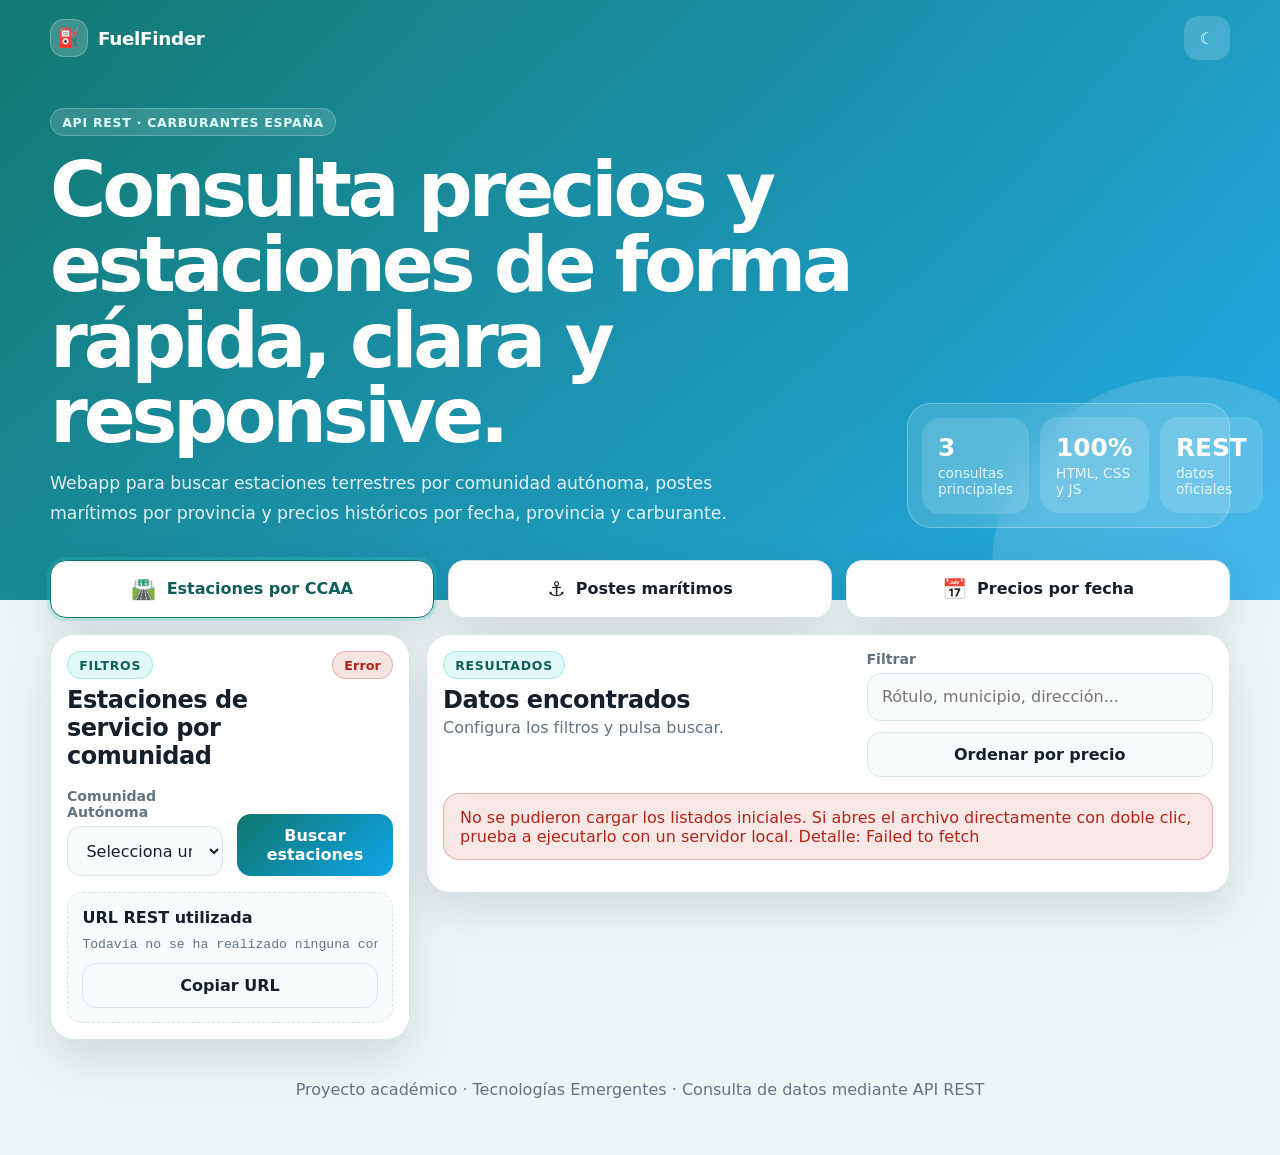
==== index.html @ 6ee3cfaf "Commit inicial del proyecto" ====
<!doctype html>
<html lang="es">
<head>
  <meta charset="utf-8" />
  <meta name="viewport" content="width=device-width, initial-scale=1" />
  <title>FuelFinder | Consulta de carburantes</title>
  <meta name="description" content="Webapp responsive para consultar estaciones de servicio, postes marítimos y precios históricos de carburantes usando la API REST oficial." />
  <link rel="stylesheet" href="css/styles.css" />
</head>
<body>
  <header class="hero">
    <nav class="topbar" aria-label="Navegación principal">
      <a href="#" class="brand" aria-label="FuelFinder inicio">
        <span class="brand-icon" aria-hidden="true">⛽</span>
        <span>FuelFinder</span>
      </a>
      <button id="themeToggle" class="ghost-button" type="button" aria-label="Cambiar tema">☾</button>
    </nav>

    <section class="hero-content">
      <div>
        <span class="eyebrow">API REST · Carburantes España</span>
        <h1>Consulta precios y estaciones de forma rápida, clara y responsive.</h1>
        <p>
          Webapp para buscar estaciones terrestres por comunidad autónoma, postes marítimos por provincia y precios históricos por fecha, provincia y carburante.
        </p>
      </div>
      <div class="hero-card" aria-label="Resumen de funcionalidades">
        <div class="metric">
          <strong>3</strong>
          <span>consultas principales</span>
        </div>
        <div class="metric">
          <strong>100%</strong>
          <span>HTML, CSS y JS</span>
        </div>
        <div class="metric">
          <strong>REST</strong>
          <span>datos oficiales</span>
        </div>
      </div>
    </section>
  </header>

  <main class="app-shell">
    <section class="tabs" aria-label="Tipos de consulta">
      <button class="tab-button active" type="button" data-view="ccaa">
        <span class="tab-icon" aria-hidden="true">🛣️</span>
        <span>Estaciones por CCAA</span>
      </button>
      <button class="tab-button" type="button" data-view="maritimos">
        <span class="tab-icon" aria-hidden="true">⚓</span>
        <span>Postes marítimos</span>
      </button>
      <button class="tab-button" type="button" data-view="historico">
        <span class="tab-icon" aria-hidden="true">📅</span>
        <span>Precios por fecha</span>
      </button>
    </section>

    <section class="workspace">
      <aside class="panel filters-panel" aria-labelledby="filterTitle">
        <div class="panel-heading">
          <div>
            <span class="section-kicker">Filtros</span>
            <h2 id="filterTitle">Selecciona una consulta</h2>
          </div>
          <span id="statusBadge" class="status-badge">Listo</span>
        </div>

        <form id="filtersForm" class="form-grid" autocomplete="off"></form>

        <div class="helper-box">
          <strong>URL REST utilizada</strong>
          <code id="lastUrl">Todavía no se ha realizado ninguna consulta.</code>
          <button id="copyUrl" class="secondary-button" type="button">Copiar URL</button>
        </div>
      </aside>

      <section class="panel results-panel" aria-labelledby="resultsTitle">
        <div class="results-toolbar">
          <div>
            <span class="section-kicker">Resultados</span>
            <h2 id="resultsTitle">Datos encontrados</h2>
            <p id="resultCount">Configura los filtros y pulsa buscar.</p>
          </div>
          <div class="toolbar-actions">
            <label class="search-inline" for="quickSearch">
              <span>Filtrar</span>
              <input id="quickSearch" type="search" placeholder="Rótulo, municipio, dirección..." />
            </label>
            <button id="sortPrice" class="secondary-button" type="button">Ordenar por precio</button>
          </div>
        </div>

        <div id="alerts" class="alerts" role="status" aria-live="polite"></div>
        <div id="results" class="results-grid"></div>
      </section>
    </section>
  </main>

  <footer class="footer">
    <p>Proyecto académico · Tecnologías Emergentes · Consulta de datos mediante API REST</p>
  </footer>

  <template id="fieldTemplate">
    <label class="field">
      <span></span>
      <select></select>
    </label>
  </template>

  <script type="module" src="js/app.js"></script>
</body>
</html>
---- css/styles.css ----
:root {
  color-scheme: light;
  --bg: #edf5f6;
  --surface: #ffffff;
  --surface-soft: #f7fbfb;
  --text: #17202a;
  --muted: #637381;
  --primary: #0f766e;
  --primary-2: #0ea5e9;
  --primary-dark: #115e59;
  --accent: #f59e0b;
  --border: #d8e5e7;
  --danger: #b42318;
  --success: #027a48;
  --shadow: 0 18px 45px rgba(15, 23, 42, .12);
  --radius-lg: 24px;
  --radius-md: 16px;
}

body.dark {
  color-scheme: dark;
  --bg: #0b1220;
  --surface: #111827;
  --surface-soft: #162033;
  --text: #f8fafc;
  --muted: #a6b1c2;
  --primary: #2dd4bf;
  --primary-2: #38bdf8;
  --primary-dark: #5eead4;
  --accent: #fbbf24;
  --border: #263247;
  --shadow: 0 18px 45px rgba(0, 0, 0, .35);
}

* {
  box-sizing: border-box;
}

html {
  scroll-behavior: smooth;
}

body {
  margin: 0;
  min-height: 100vh;
  font-family: Inter, ui-sans-serif, system-ui, -apple-system, BlinkMacSystemFont, "Segoe UI", sans-serif;
  background:
    radial-gradient(circle at top left, rgba(14, 165, 233, .18), transparent 34rem),
    radial-gradient(circle at 70% 12%, rgba(15, 118, 110, .22), transparent 28rem),
    var(--bg);
  color: var(--text);
}

button,
input,
select {
  font: inherit;
}

button {
  -webkit-tap-highlight-color: transparent;
}

.hero {
  padding: 1rem 1rem 4.5rem;
  background: linear-gradient(135deg, rgba(15, 118, 110, .98), rgba(14, 165, 233, .9));
  color: #fff;
  position: relative;
  overflow: hidden;
}

.hero::after {
  content: "";
  position: absolute;
  inset: auto -6rem -10rem auto;
  width: 24rem;
  height: 24rem;
  border-radius: 999px;
  background: rgba(255, 255, 255, .14);
}

.topbar,
.hero-content,
.app-shell,
.footer {
  width: min(1180px, calc(100% - 2rem));
  margin-inline: auto;
}

.topbar {
  display: flex;
  align-items: center;
  justify-content: space-between;
  gap: 1rem;
  position: relative;
  z-index: 1;
}

.brand {
  display: inline-flex;
  align-items: center;
  gap: .65rem;
  color: #fff;
  text-decoration: none;
  font-weight: 800;
  letter-spacing: -.02em;
  font-size: 1.15rem;
}

.brand-icon {
  display: grid;
  place-items: center;
  width: 2.35rem;
  height: 2.35rem;
  border-radius: 14px;
  background: rgba(255, 255, 255, .18);
  box-shadow: inset 0 0 0 1px rgba(255, 255, 255, .24);
}

.ghost-button,
.secondary-button,
.primary-button {
  border: 0;
  border-radius: 14px;
  min-height: 2.75rem;
  padding: .75rem 1rem;
  cursor: pointer;
  font-weight: 750;
}

.ghost-button {
  color: #fff;
  background: rgba(255, 255, 255, .18);
}

.hero-content {
  display: grid;
  gap: 1.5rem;
  padding-top: 3rem;
  position: relative;
  z-index: 1;
}

.eyebrow,
.section-kicker {
  display: inline-flex;
  color: var(--primary-dark);
  background: rgba(45, 212, 191, .14);
  border: 1px solid rgba(45, 212, 191, .32);
  border-radius: 999px;
  padding: .35rem .7rem;
  font-size: .78rem;
  font-weight: 800;
  text-transform: uppercase;
  letter-spacing: .06em;
}

.hero .eyebrow {
  color: #e0fffb;
  background: rgba(255, 255, 255, .14);
  border-color: rgba(255, 255, 255, .22);
}

.hero h1 {
  max-width: 850px;
  font-size: clamp(2.25rem, 7vw, 4.8rem);
  line-height: .98;
  letter-spacing: -.055em;
  margin: 1rem 0;
}

.hero p {
  max-width: 720px;
  color: rgba(255, 255, 255, .86);
  font-size: 1.08rem;
  line-height: 1.7;
  margin: 0;
}

.hero-card {
  display: grid;
  grid-template-columns: repeat(3, 1fr);
  gap: .7rem;
  background: rgba(255, 255, 255, .14);
  border: 1px solid rgba(255, 255, 255, .26);
  border-radius: var(--radius-lg);
  padding: .85rem;
  backdrop-filter: blur(18px);
}

.metric {
  background: rgba(255, 255, 255, .14);
  border-radius: 18px;
  padding: 1rem;
}

.metric strong {
  display: block;
  font-size: 1.55rem;
}

.metric span {
  display: block;
  margin-top: .2rem;
  color: rgba(255, 255, 255, .82);
  font-size: .86rem;
}

.app-shell {
  margin-top: -2.5rem;
  position: relative;
  z-index: 2;
}

.tabs {
  display: grid;
  grid-template-columns: 1fr;
  gap: .85rem;
  margin-bottom: 1rem;
}

.tab-button {
  display: flex;
  align-items: center;
  justify-content: center;
  gap: .65rem;
  padding: 1rem;
  border-radius: var(--radius-md);
  border: 1px solid var(--border);
  background: var(--surface);
  color: var(--text);
  box-shadow: var(--shadow);
  cursor: pointer;
  font-weight: 800;
}

.tab-button.active {
  color: var(--primary-dark);
  outline: 3px solid rgba(45, 212, 191, .22);
  border-color: var(--primary);
}

.tab-icon {
  font-size: 1.25rem;
}

.workspace {
  display: grid;
  gap: 1rem;
}

.panel {
  background: var(--surface);
  border: 1px solid var(--border);
  border-radius: var(--radius-lg);
  box-shadow: var(--shadow);
}

.filters-panel,
.results-panel {
  padding: 1rem;
}

.panel-heading,
.results-toolbar {
  display: flex;
  align-items: flex-start;
  justify-content: space-between;
  gap: 1rem;
  margin-bottom: 1rem;
}

.panel h2,
.results-toolbar h2 {
  margin: .45rem 0 .1rem;
  letter-spacing: -.02em;
}

.status-badge {
  display: inline-flex;
  align-items: center;
  justify-content: center;
  border-radius: 999px;
  background: var(--surface-soft);
  border: 1px solid var(--border);
  color: var(--muted);
  padding: .35rem .7rem;
  font-size: .8rem;
  font-weight: 800;
  white-space: nowrap;
}

.status-badge.loading {
  color: #92400e;
  background: rgba(245, 158, 11, .14);
  border-color: rgba(245, 158, 11, .35);
}

.status-badge.ok {
  color: var(--success);
  background: rgba(2, 122, 72, .12);
  border-color: rgba(2, 122, 72, .25);
}

.status-badge.error {
  color: var(--danger);
  background: rgba(180, 35, 24, .12);
  border-color: rgba(180, 35, 24, .25);
}

.form-grid {
  display: grid;
  gap: .85rem;
}

.field {
  display: grid;
  gap: .4rem;
}

.field span,
.search-inline span {
  color: var(--muted);
  font-weight: 700;
  font-size: .88rem;
}

select,
input {
  width: 100%;
  border: 1px solid var(--border);
  border-radius: 14px;
  color: var(--text);
  background: var(--surface-soft);
  padding: .85rem .9rem;
  min-height: 2.85rem;
  outline: none;
}

select:focus,
input:focus {
  border-color: var(--primary);
  box-shadow: 0 0 0 4px rgba(45, 212, 191, .14);
}

.primary-button {
  background: linear-gradient(135deg, var(--primary), var(--primary-2));
  color: #fff;
}

.secondary-button {
  background: var(--surface-soft);
  border: 1px solid var(--border);
  color: var(--text);
}

.helper-box {
  display: grid;
  gap: .65rem;
  margin-top: 1rem;
  padding: .9rem;
  border-radius: var(--radius-md);
  background: var(--surface-soft);
  border: 1px dashed var(--border);
}

.helper-box code {
  display: block;
  max-width: 100%;
  overflow-x: auto;
  color: var(--muted);
  font-size: .82rem;
  white-space: nowrap;
}

.results-toolbar {
  flex-direction: column;
}

.results-toolbar p {
  color: var(--muted);
  margin: .2rem 0 0;
}

.toolbar-actions {
  width: 100%;
  display: grid;
  gap: .7rem;
}

.search-inline {
  display: grid;
  gap: .35rem;
}

.alerts {
  display: grid;
  gap: .7rem;
}

.alert {
  padding: .85rem 1rem;
  border-radius: var(--radius-md);
  background: var(--surface-soft);
  border: 1px solid var(--border);
  color: var(--muted);
}

.alert.error {
  color: var(--danger);
  border-color: rgba(180, 35, 24, .25);
  background: rgba(180, 35, 24, .1);
}

.results-grid {
  display: grid;
  gap: .9rem;
  margin-top: 1rem;
}

.result-card {
  display: grid;
  gap: .65rem;
  border: 1px solid var(--border);
  background: var(--surface-soft);
  border-radius: var(--radius-md);
  padding: 1rem;
  transition: transform .18s ease, border-color .18s ease;
}

.result-card:hover {
  transform: translateY(-2px);
  border-color: rgba(45, 212, 191, .5);
}

.result-header {
  display: flex;
  align-items: flex-start;
  justify-content: space-between;
  gap: 1rem;
}

.result-card h3 {
  margin: 0;
  letter-spacing: -.015em;
  font-size: 1.03rem;
}

.price {
  color: var(--primary-dark);
  font-size: 1.25rem;
  font-weight: 900;
  white-space: nowrap;
}

.meta-list {
  display: grid;
  gap: .35rem;
  margin: 0;
  padding: 0;
  list-style: none;
  color: var(--muted);
  font-size: .93rem;
}

.chip-row {
  display: flex;
  flex-wrap: wrap;
  gap: .4rem;
}

.chip {
  display: inline-flex;
  align-items: center;
  border-radius: 999px;
  padding: .32rem .62rem;
  background: rgba(14, 165, 233, .12);
  color: var(--primary-dark);
  border: 1px solid rgba(14, 165, 233, .18);
  font-size: .78rem;
  font-weight: 800;
}

.footer {
  color: var(--muted);
  padding: 1.5rem 0 2.5rem;
  text-align: center;
}

@media (min-width: 760px) {
  .hero-content {
    grid-template-columns: minmax(0, 1.55fr) minmax(270px, .6fr);
    align-items: end;
  }

  .tabs {
    grid-template-columns: repeat(3, 1fr);
  }

  .form-grid {
    grid-template-columns: repeat(2, 1fr);
    align-items: end;
  }

  .results-grid {
    grid-template-columns: repeat(2, 1fr);
  }
}

@media (min-width: 1060px) {
  .workspace {
    grid-template-columns: 360px minmax(0, 1fr);
    align-items: start;
  }

  .filters-panel {
    position: sticky;
    top: 1rem;
  }

  .results-toolbar {
    flex-direction: row;
  }

  .toolbar-actions {
    width: min(420px, 45%);
  }

  .results-grid {
    grid-template-columns: repeat(2, minmax(0, 1fr));
  }
}

@media (min-width: 1280px) {
  .results-grid {
    grid-template-columns: repeat(3, minmax(0, 1fr));
  }
}
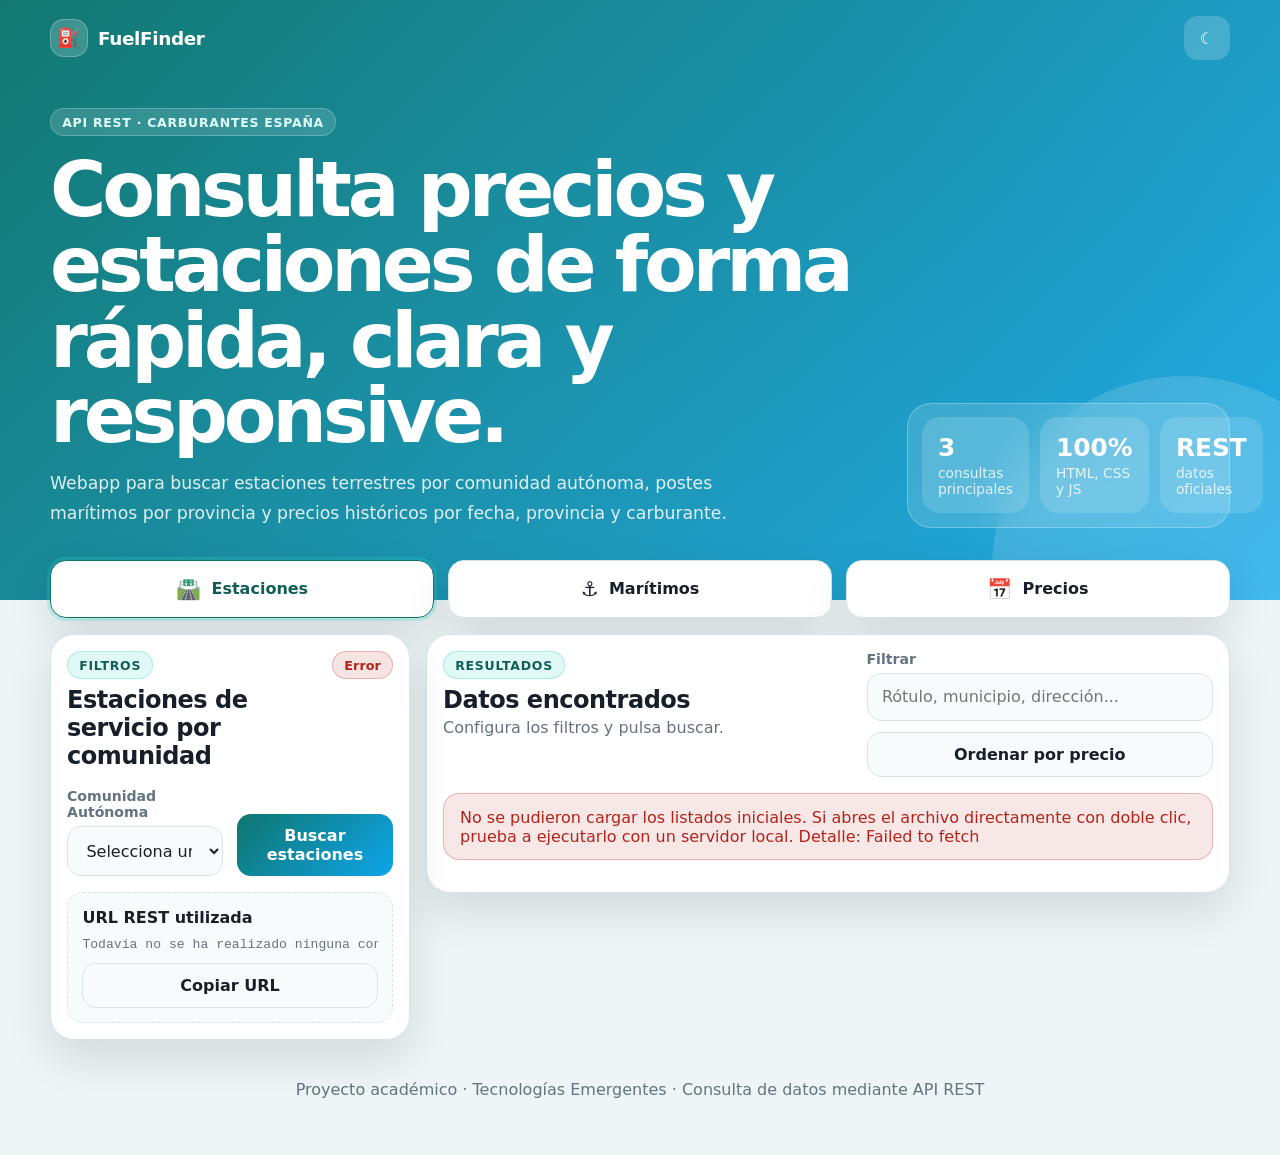
==== commit b7aa38bc: "Menu de navegación inferior" ====
--- a/index.html
+++ b/index.html
@@ -46,15 +46,15 @@
     <section class="tabs" aria-label="Tipos de consulta">
       <button class="tab-button active" type="button" data-view="ccaa">
         <span class="tab-icon" aria-hidden="true">🛣️</span>
-        <span>Estaciones por CCAA</span>
+        <span class="tab-label">Estaciones</span>
       </button>
       <button class="tab-button" type="button" data-view="maritimos">
         <span class="tab-icon" aria-hidden="true">⚓</span>
-        <span>Postes marítimos</span>
+        <span class="tab-label">Marítimos</span>
       </button>
       <button class="tab-button" type="button" data-view="historico">
         <span class="tab-icon" aria-hidden="true">📅</span>
-        <span>Precios por fecha</span>
+        <span class="tab-label">Precios</span>
       </button>
     </section>
 
--- a/css/styles.css
+++ b/css/styles.css
@@ -536,3 +536,163 @@
     grid-template-columns: repeat(3, minmax(0, 1fr));
   }
 }
+
+
+/* Navegación inferior y cabecera compacta para móvil */
+@media (max-width: 759px) {
+  body {
+    padding-bottom: 7rem;
+  }
+
+  .hero {
+    padding: 1rem 1rem 1.35rem;
+    border-radius: 0 0 28px 28px;
+  }
+
+  .hero::after {
+    width: 13rem;
+    height: 13rem;
+    right: -5rem;
+    bottom: -7rem;
+    opacity: .85;
+  }
+
+  .topbar,
+  .hero-content,
+  .app-shell,
+  .footer {
+    width: min(100% - 1.5rem, 1180px);
+  }
+
+  .brand {
+    font-size: 1.08rem;
+  }
+
+  .brand-icon {
+    width: 2.15rem;
+    height: 2.15rem;
+    border-radius: 13px;
+  }
+
+  .ghost-button {
+    min-height: 2.6rem;
+    min-width: 2.6rem;
+    padding: .65rem;
+    border-radius: 15px;
+  }
+
+  .hero-content {
+    display: block;
+    padding-top: 1.05rem;
+  }
+
+  .hero .eyebrow,
+  .hero-card {
+    display: none;
+  }
+
+  .hero h1 {
+    max-width: 100%;
+    font-size: 1.65rem;
+    line-height: 1.08;
+    letter-spacing: -.04em;
+    margin: .35rem 0 .45rem;
+  }
+
+  .hero p {
+    max-width: 100%;
+    font-size: .96rem;
+    line-height: 1.45;
+    color: rgba(255, 255, 255, .88);
+  }
+
+  .app-shell {
+    margin-top: 1rem;
+  }
+
+  .tabs {
+    position: fixed;
+    left: max(.75rem, env(safe-area-inset-left));
+    right: max(.75rem, env(safe-area-inset-right));
+    bottom: max(.75rem, env(safe-area-inset-bottom));
+    z-index: 1000;
+    display: grid;
+    grid-template-columns: repeat(3, minmax(0, 1fr));
+    gap: .35rem;
+    margin: 0;
+    padding: .5rem;
+    border: 1px solid rgba(15, 118, 110, .18);
+    border-radius: 24px;
+    background: rgba(255, 255, 255, .92);
+    box-shadow: 0 18px 45px rgba(15, 23, 42, .24);
+    backdrop-filter: blur(18px);
+    -webkit-backdrop-filter: blur(18px);
+  }
+
+  body.dark .tabs {
+    background: rgba(17, 24, 39, .92);
+    border-color: rgba(45, 212, 191, .18);
+  }
+
+  .tab-button {
+    min-height: 4rem;
+    padding: .5rem .25rem;
+    border: 0;
+    border-radius: 18px;
+    background: transparent;
+    box-shadow: none;
+    color: var(--muted);
+    flex-direction: column;
+    gap: .25rem;
+    font-size: .72rem;
+    line-height: 1.05;
+  }
+
+  .tab-button.active {
+    color: #fff;
+    border-color: transparent;
+    outline: 0;
+    background: linear-gradient(135deg, var(--primary), var(--primary-2));
+    box-shadow: 0 10px 24px rgba(15, 118, 110, .32);
+  }
+
+  .tab-icon {
+    font-size: 1.25rem;
+    line-height: 1;
+  }
+
+  .tab-label {
+    display: block;
+    font-size: .72rem;
+    font-weight: 850;
+  }
+
+  .workspace {
+    gap: .85rem;
+  }
+
+  .filters-panel,
+  .results-panel {
+    padding: .9rem;
+    border-radius: 22px;
+  }
+
+  .panel-heading,
+  .results-toolbar {
+    margin-bottom: .85rem;
+  }
+
+  .panel h2,
+  .results-toolbar h2 {
+    font-size: 1.2rem;
+    margin-top: .35rem;
+  }
+
+  .helper-box {
+    margin-top: .85rem;
+  }
+
+  .footer {
+    padding-bottom: 1rem;
+  }
+}
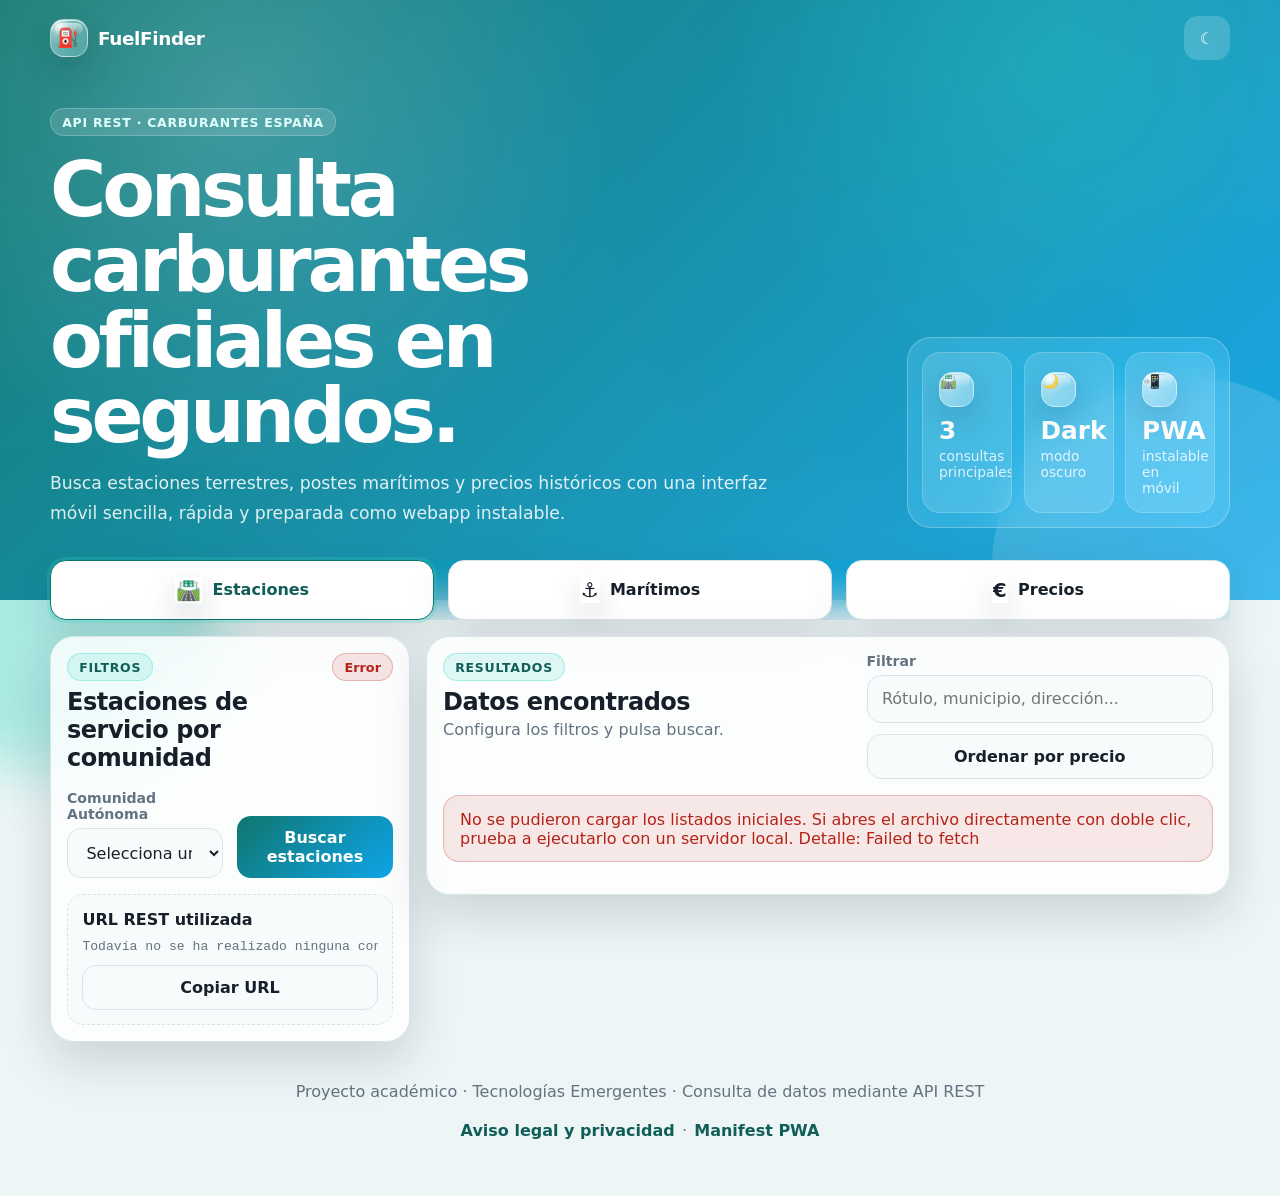
==== commit f4a4d644: "Cambios PWA" ====
--- a/index.html
+++ b/index.html
@@ -2,41 +2,88 @@
 <html lang="es">
 <head>
   <meta charset="utf-8" />
-  <meta name="viewport" content="width=device-width, initial-scale=1" />
-  <title>FuelFinder | Consulta de carburantes</title>
-  <meta name="description" content="Webapp responsive para consultar estaciones de servicio, postes marítimos y precios históricos de carburantes usando la API REST oficial." />
+  <meta name="viewport" content="width=device-width, initial-scale=1, viewport-fit=cover" />
+  <title>FuelFinder | Consulta precios de carburantes en España</title>
+  <meta name="description" content="Webapp responsive para consultar estaciones de servicio, postes marítimos y precios históricos de carburantes mediante la API REST oficial del Ministerio." />
+  <meta name="robots" content="index, follow, max-image-preview:large" />
+  <meta name="author" content="Francisco José Saiz Ezquerra de Paz" />
+  <meta name="theme-color" content="#0f766e" />
+  <meta name="color-scheme" content="light dark" />
+  <link rel="canonical" href="https://fransaiz.com/fuelfinder/" />
+
+  <meta property="og:type" content="website" />
+  <meta property="og:locale" content="es_ES" />
+  <meta property="og:site_name" content="FuelFinder" />
+  <meta property="og:title" content="FuelFinder | Consulta precios de carburantes" />
+  <meta property="og:description" content="Busca estaciones terrestres, postes marítimos y precios históricos de carburantes en España con una webapp responsive." />
+  <meta property="og:url" content="https://fransaiz.com/fuelfinder/" />
+  <meta property="og:image" content="https://fransaiz.com/fuelfinder/assets/social/og-fuelfinder.png" />
+  <meta property="og:image:width" content="1200" />
+  <meta property="og:image:height" content="630" />
+
+  <meta name="twitter:card" content="summary_large_image" />
+  <meta name="twitter:title" content="FuelFinder | Consulta precios de carburantes" />
+  <meta name="twitter:description" content="Webapp responsive para consultar carburantes con datos oficiales." />
+  <meta name="twitter:image" content="https://fransaiz.com/fuelfinder/assets/social/og-fuelfinder.png" />
+
+  <link rel="manifest" href="manifest.webmanifest" />
+  <link rel="apple-touch-icon" href="assets/icons/apple-touch-icon.png" />
+  <link rel="icon" type="image/png" sizes="192x192" href="assets/icons/icon-192.png" />
+  <link rel="icon" type="image/png" sizes="512x512" href="assets/icons/icon-512.png" />
   <link rel="stylesheet" href="css/styles.css" />
+
+  <script type="application/ld+json">
+  {
+    "@context": "https://schema.org",
+    "@type": "WebApplication",
+    "name": "FuelFinder",
+    "url": "https://fransaiz.com/fuelfinder/",
+    "applicationCategory": "UtilitiesApplication",
+    "operatingSystem": "Web",
+    "description": "Webapp responsive para consultar estaciones de servicio, postes marítimos y precios históricos de carburantes mediante API REST.",
+    "inLanguage": "es"
+  }
+  </script>
 </head>
 <body>
   <header class="hero">
     <nav class="topbar" aria-label="Navegación principal">
-      <a href="#" class="brand" aria-label="FuelFinder inicio">
-        <span class="brand-icon" aria-hidden="true">⛽</span>
+      <a href="./" class="brand" aria-label="FuelFinder inicio">
+        <span class="brand-icon liquid-icon" aria-hidden="true">⛽</span>
         <span>FuelFinder</span>
       </a>
-      <button id="themeToggle" class="ghost-button" type="button" aria-label="Cambiar tema">☾</button>
+      <div class="top-actions">
+        <button id="installAppBtn" class="install-button" type="button" aria-label="Instalar FuelFinder" hidden>
+          <span aria-hidden="true">⬇</span>
+          <span>Instalar</span>
+        </button>
+        <button id="themeToggle" class="ghost-button" type="button" aria-label="Cambiar tema">☾</button>
+      </div>
     </nav>
 
     <section class="hero-content">
       <div>
         <span class="eyebrow">API REST · Carburantes España</span>
-        <h1>Consulta precios y estaciones de forma rápida, clara y responsive.</h1>
+        <h1>Consulta carburantes oficiales en segundos.</h1>
         <p>
-          Webapp para buscar estaciones terrestres por comunidad autónoma, postes marítimos por provincia y precios históricos por fecha, provincia y carburante.
+          Busca estaciones terrestres, postes marítimos y precios históricos con una interfaz móvil sencilla, rápida y preparada como webapp instalable.
         </p>
       </div>
       <div class="hero-card" aria-label="Resumen de funcionalidades">
         <div class="metric">
+          <span class="metric-icon liquid-icon" aria-hidden="true">🛣️</span>
           <strong>3</strong>
           <span>consultas principales</span>
         </div>
         <div class="metric">
-          <strong>100%</strong>
-          <span>HTML, CSS y JS</span>
+          <span class="metric-icon liquid-icon" aria-hidden="true">🌙</span>
+          <strong>Dark</strong>
+          <span>modo oscuro</span>
         </div>
         <div class="metric">
-          <strong>REST</strong>
-          <span>datos oficiales</span>
+          <span class="metric-icon liquid-icon" aria-hidden="true">📲</span>
+          <strong>PWA</strong>
+          <span>instalable en móvil</span>
         </div>
       </div>
     </section>
@@ -45,15 +92,15 @@
   <main class="app-shell">
     <section class="tabs" aria-label="Tipos de consulta">
       <button class="tab-button active" type="button" data-view="ccaa">
-        <span class="tab-icon" aria-hidden="true">🛣️</span>
+        <span class="tab-icon liquid-icon" aria-hidden="true">🛣️</span>
         <span class="tab-label">Estaciones</span>
       </button>
       <button class="tab-button" type="button" data-view="maritimos">
-        <span class="tab-icon" aria-hidden="true">⚓</span>
+        <span class="tab-icon liquid-icon" aria-hidden="true">⚓</span>
         <span class="tab-label">Marítimos</span>
       </button>
       <button class="tab-button" type="button" data-view="historico">
-        <span class="tab-icon" aria-hidden="true">📅</span>
+        <span class="tab-icon liquid-icon" aria-hidden="true">€</span>
         <span class="tab-label">Precios</span>
       </button>
     </section>
@@ -99,8 +146,27 @@
     </section>
   </main>
 
+  <aside id="installHelp" class="install-help" role="dialog" aria-modal="true" aria-labelledby="installHelpTitle" hidden>
+    <div class="install-help-card panel">
+      <button id="closeInstallHelp" class="close-button" type="button" aria-label="Cerrar">×</button>
+      <span class="liquid-icon install-help-icon" aria-hidden="true">📲</span>
+      <h2 id="installHelpTitle">Instalar en tu móvil</h2>
+      <p id="installHelpText">Puedes añadir FuelFinder a la pantalla de inicio para abrirlo como una app.</p>
+      <ol>
+        <li>Abre el menú de tu navegador.</li>
+        <li>Elige “Añadir a pantalla de inicio” o “Instalar app”.</li>
+        <li>Confirma la instalación.</li>
+      </ol>
+    </div>
+  </aside>
+
   <footer class="footer">
     <p>Proyecto académico · Tecnologías Emergentes · Consulta de datos mediante API REST</p>
+    <p class="footer-links">
+      <a href="legal.html">Aviso legal y privacidad</a>
+      <span aria-hidden="true">·</span>
+      <a href="manifest.webmanifest">Manifest PWA</a>
+    </p>
   </footer>
 
   <template id="fieldTemplate">
--- a/css/styles.css
+++ b/css/styles.css
@@ -696,3 +696,321 @@
     padding-bottom: 1rem;
   }
 }
+
+/* =========================================================
+   Liquid Glass UI + PWA mobile install
+   ========================================================= */
+:root {
+  --glass-bg: rgba(255, 255, 255, .54);
+  --glass-stroke: rgba(255, 255, 255, .70);
+  --glass-shadow: 0 18px 50px rgba(15, 23, 42, .16);
+  --glass-highlight: rgba(255, 255, 255, .34);
+}
+
+body.dark {
+  --glass-bg: rgba(17, 24, 39, .56);
+  --glass-stroke: rgba(148, 163, 184, .20);
+  --glass-shadow: 0 18px 55px rgba(0, 0, 0, .42);
+  --glass-highlight: rgba(255, 255, 255, .10);
+}
+
+body::before,
+body::after {
+  content: "";
+  position: fixed;
+  z-index: -1;
+  width: 22rem;
+  height: 22rem;
+  border-radius: 999px;
+  filter: blur(28px);
+  opacity: .34;
+  pointer-events: none;
+}
+
+body::before {
+  left: -8rem;
+  bottom: 8rem;
+  background: #2dd4bf;
+}
+
+body::after {
+  right: -7rem;
+  top: 12rem;
+  background: #38bdf8;
+}
+
+.top-actions {
+  display: inline-flex;
+  align-items: center;
+  gap: .55rem;
+}
+
+.liquid-icon {
+  position: relative;
+  isolation: isolate;
+  overflow: hidden;
+  background:
+    radial-gradient(circle at 24% 18%, rgba(255, 255, 255, .88), rgba(255, 255, 255, .18) 24%, transparent 46%),
+    linear-gradient(135deg, rgba(255, 255, 255, .42), rgba(255, 255, 255, .12));
+  border: 1px solid rgba(255, 255, 255, .48);
+  box-shadow:
+    inset 0 1px 0 rgba(255, 255, 255, .70),
+    inset 0 -10px 22px rgba(255, 255, 255, .12),
+    0 12px 30px rgba(15, 23, 42, .16);
+  backdrop-filter: blur(16px) saturate(1.35);
+  -webkit-backdrop-filter: blur(16px) saturate(1.35);
+}
+
+.liquid-icon::after {
+  content: "";
+  position: absolute;
+  inset: 7% 10% auto 10%;
+  height: 34%;
+  border-radius: 999px;
+  background: linear-gradient(180deg, rgba(255, 255, 255, .55), transparent);
+  pointer-events: none;
+  z-index: -1;
+}
+
+.hero {
+  background:
+    radial-gradient(circle at 18% 16%, rgba(255, 255, 255, .18), transparent 24rem),
+    radial-gradient(circle at 82% 10%, rgba(45, 212, 191, .28), transparent 20rem),
+    linear-gradient(135deg, rgba(15, 118, 110, .98), rgba(14, 165, 233, .92));
+}
+
+.hero h1 {
+  max-width: 760px;
+}
+
+.panel,
+.hero-card,
+.tabs,
+.result-card,
+.helper-box,
+.alert,
+.status-badge,
+select,
+input,
+.secondary-button {
+  backdrop-filter: blur(18px) saturate(1.2);
+  -webkit-backdrop-filter: blur(18px) saturate(1.2);
+}
+
+.panel {
+  background: color-mix(in srgb, var(--surface) 83%, transparent);
+  box-shadow: var(--glass-shadow);
+}
+
+.result-card,
+.helper-box {
+  background: color-mix(in srgb, var(--surface-soft) 82%, transparent);
+}
+
+.metric {
+  position: relative;
+  overflow: hidden;
+  border: 1px solid rgba(255, 255, 255, .18);
+}
+
+.metric-icon {
+  display: grid;
+  place-items: center;
+  width: 2.2rem;
+  height: 2.2rem;
+  border-radius: 14px;
+  margin-bottom: .55rem;
+  font-size: 1rem;
+}
+
+.install-button {
+  display: none;
+  align-items: center;
+  gap: .42rem;
+  min-height: 2.75rem;
+  padding: .72rem .92rem;
+  border: 1px solid rgba(255, 255, 255, .28);
+  border-radius: 15px;
+  color: #fff;
+  background: rgba(255, 255, 255, .18);
+  box-shadow: inset 0 1px 0 rgba(255,255,255,.36), 0 14px 30px rgba(15, 23, 42, .16);
+  backdrop-filter: blur(18px);
+  -webkit-backdrop-filter: blur(18px);
+  font-weight: 850;
+  cursor: pointer;
+}
+
+.close-button {
+  position: absolute;
+  top: .7rem;
+  right: .7rem;
+  width: 2.35rem;
+  height: 2.35rem;
+  border: 0;
+  border-radius: 999px;
+  color: var(--text);
+  background: var(--surface-soft);
+  cursor: pointer;
+  font-size: 1.4rem;
+}
+
+.install-help {
+  position: fixed;
+  inset: 0;
+  z-index: 2000;
+  display: grid;
+  place-items: end center;
+  padding: 1rem;
+  background: rgba(2, 6, 23, .42);
+  backdrop-filter: blur(10px);
+  -webkit-backdrop-filter: blur(10px);
+}
+
+.install-help[hidden] {
+  display: none;
+}
+
+.install-help-card {
+  position: relative;
+  width: min(100%, 420px);
+  padding: 1.25rem;
+  border-radius: 28px;
+}
+
+.install-help-icon {
+  display: grid;
+  place-items: center;
+  width: 3rem;
+  height: 3rem;
+  border-radius: 18px;
+  font-size: 1.4rem;
+  margin-bottom: .75rem;
+}
+
+.install-help-card h2 {
+  margin: .2rem 0 .35rem;
+}
+
+.install-help-card p,
+.install-help-card li {
+  color: var(--muted);
+  line-height: 1.5;
+}
+
+.install-help-card ol {
+  padding-left: 1.2rem;
+  margin-bottom: .25rem;
+}
+
+.footer-links {
+  display: inline-flex;
+  align-items: center;
+  justify-content: center;
+  gap: .45rem;
+  flex-wrap: wrap;
+  margin-top: .25rem;
+}
+
+.footer a {
+  color: var(--primary-dark);
+  font-weight: 800;
+  text-decoration: none;
+}
+
+.footer a:hover {
+  text-decoration: underline;
+}
+
+@supports not (backdrop-filter: blur(1px)) {
+  .panel,
+  .tabs,
+  .result-card,
+  .helper-box {
+    background: var(--surface);
+  }
+}
+
+@media (max-width: 759px) {
+  body.mobile-install-available #installAppBtn {
+    display: inline-flex;
+  }
+
+  .install-button span:last-child {
+    display: none;
+  }
+
+  .install-button {
+    min-width: 2.6rem;
+    padding: .65rem;
+    justify-content: center;
+  }
+
+  .hero h1 {
+    font-size: 1.55rem;
+    letter-spacing: -.035em;
+  }
+
+  .hero p {
+    font-size: .92rem;
+  }
+
+  .tabs {
+    background: color-mix(in srgb, var(--surface) 76%, transparent);
+    border-color: var(--glass-stroke);
+  }
+
+  .tab-icon {
+    display: grid;
+    place-items: center;
+    width: 2rem;
+    height: 2rem;
+    border-radius: 14px;
+    font-size: 1rem;
+  }
+
+  .tab-button.active .tab-icon {
+    background: rgba(255, 255, 255, .25);
+    border-color: rgba(255, 255, 255, .36);
+  }
+
+  .tab-button.active {
+    background:
+      radial-gradient(circle at 28% 10%, rgba(255,255,255,.28), transparent 34%),
+      linear-gradient(135deg, var(--primary), var(--primary-2));
+  }
+
+  .install-help {
+    align-items: end;
+    padding-bottom: calc(1rem + env(safe-area-inset-bottom));
+  }
+}
+
+.legal-hero .hero-content {
+  padding-bottom: 1rem;
+}
+
+.legal-back {
+  color: #fff;
+  text-decoration: none;
+}
+
+.legal-shell {
+  max-width: 920px;
+}
+
+.legal-content {
+  padding: clamp(1rem, 3vw, 2rem);
+}
+
+.legal-content h2 {
+  margin: 1.35rem 0 .35rem;
+}
+
+.legal-content h2:first-child {
+  margin-top: 0;
+}
+
+.legal-content p {
+  color: var(--muted);
+  line-height: 1.65;
+}
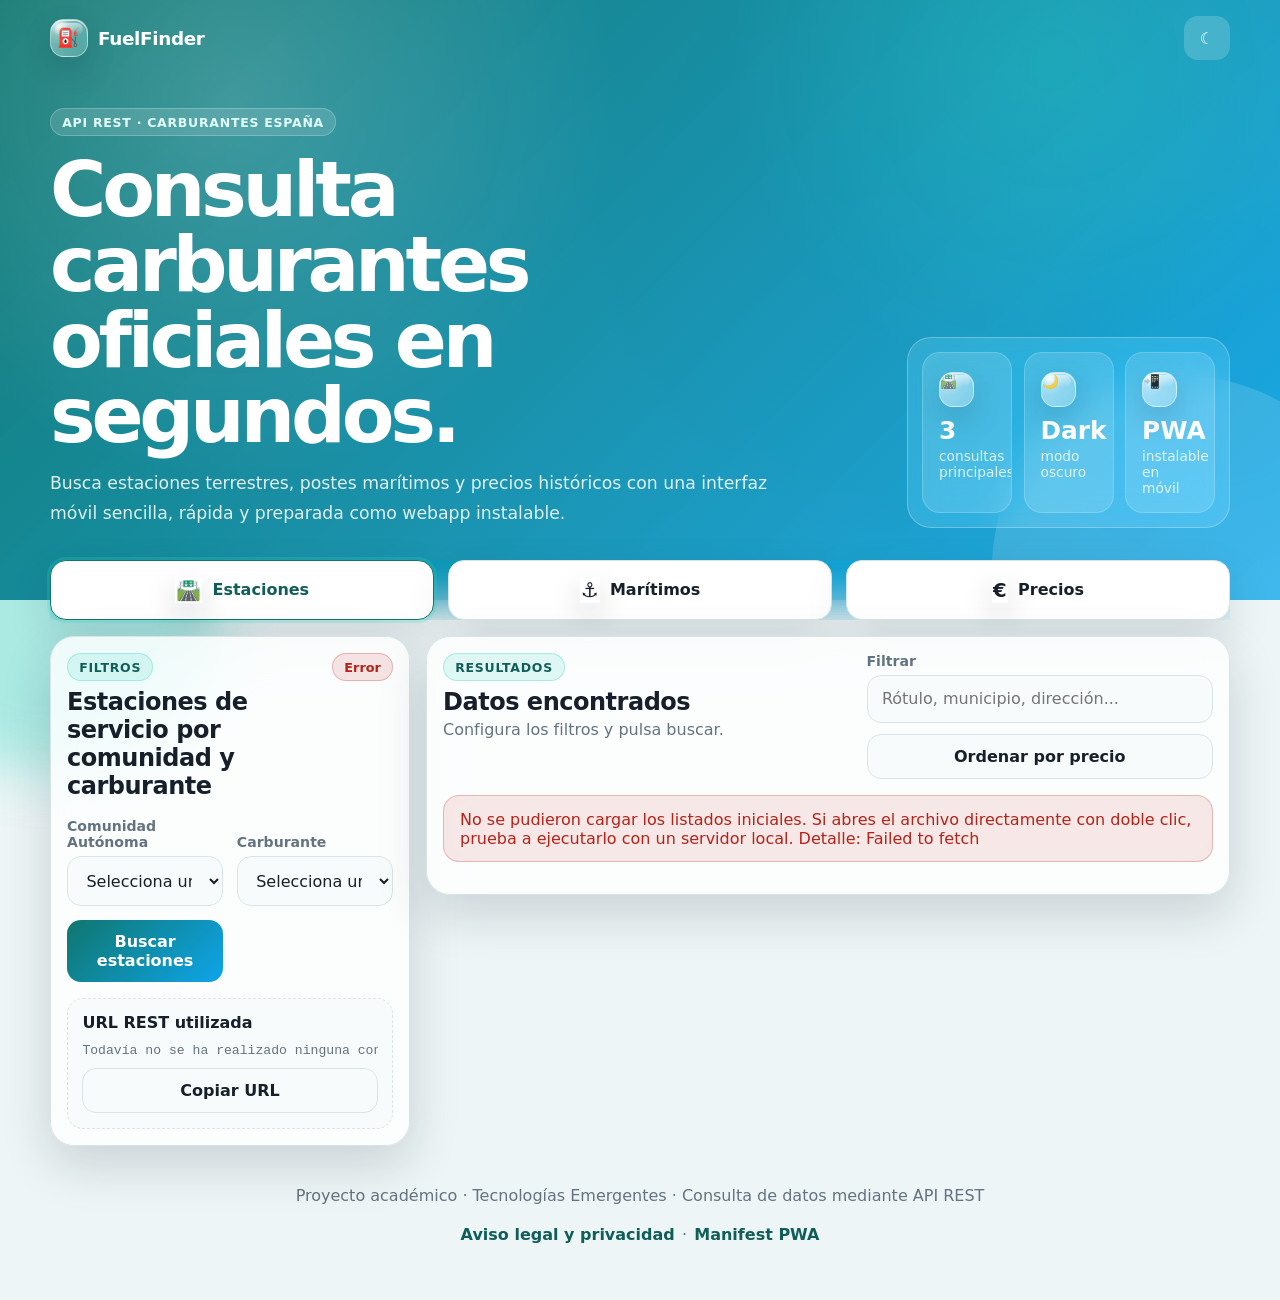
==== commit 046c091d: "FIX - Recarga completa" ====
--- a/index.html
+++ b/index.html
@@ -26,11 +26,11 @@
   <meta name="twitter:description" content="Webapp responsive para consultar carburantes con datos oficiales." />
   <meta name="twitter:image" content="https://fransaiz.com/fuelfinder/assets/social/og-fuelfinder.png" />
 
-  <link rel="manifest" href="manifest.webmanifest" />
+  <link rel="manifest" href="manifest.webmanifest?v=20260602-4" />
   <link rel="apple-touch-icon" href="assets/icons/apple-touch-icon.png" />
   <link rel="icon" type="image/png" sizes="192x192" href="assets/icons/icon-192.png" />
   <link rel="icon" type="image/png" sizes="512x512" href="assets/icons/icon-512.png" />
-  <link rel="stylesheet" href="css/styles.css" />
+  <link rel="stylesheet" href="css/styles.css?v=20260602-4" />
 
   <script type="application/ld+json">
   {
@@ -165,7 +165,7 @@
     <p class="footer-links">
       <a href="legal.html">Aviso legal y privacidad</a>
       <span aria-hidden="true">·</span>
-      <a href="manifest.webmanifest">Manifest PWA</a>
+      <a href="manifest.webmanifest?v=20260602-4">Manifest PWA</a>
     </p>
   </footer>
 
@@ -176,6 +176,6 @@
     </label>
   </template>
 
-  <script type="module" src="js/app.js"></script>
+  <script type="module" src="js/app.js?v=20260602-4"></script>
 </body>
 </html>
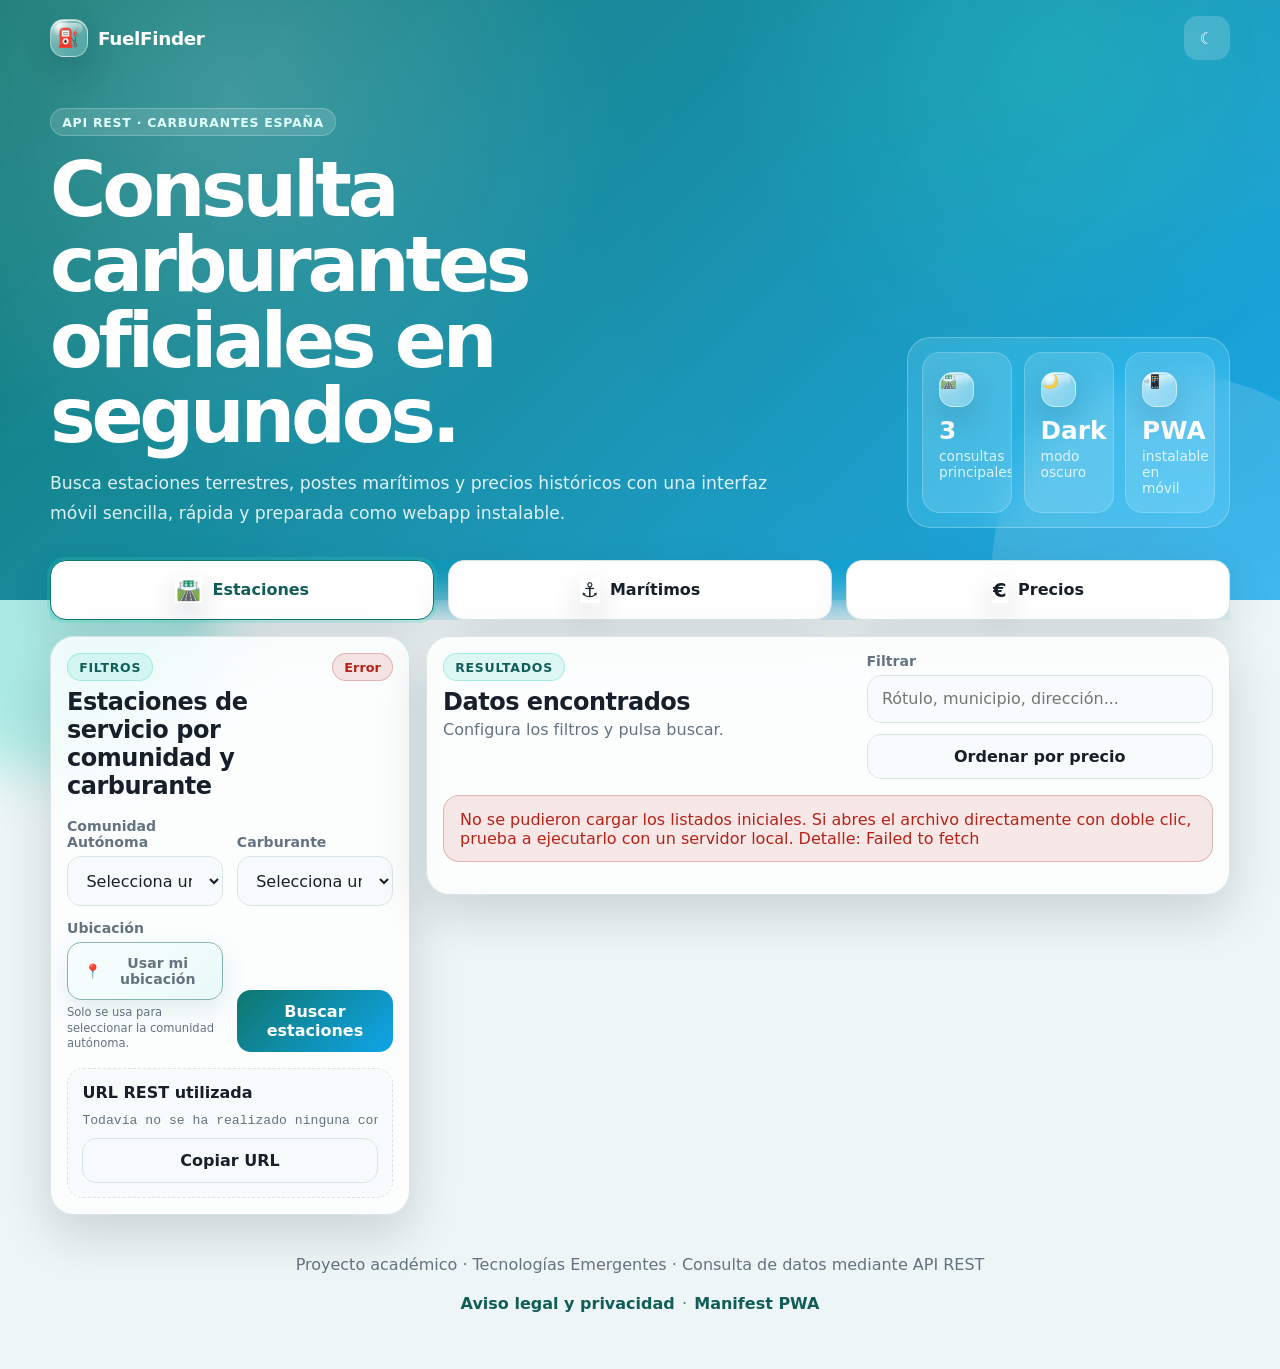
==== commit 0191c6b4: "FEATURE - Añadida gestión de ubicación" ====
--- a/index.html
+++ b/index.html
@@ -26,11 +26,11 @@
   <meta name="twitter:description" content="Webapp responsive para consultar carburantes con datos oficiales." />
   <meta name="twitter:image" content="https://fransaiz.com/fuelfinder/assets/social/og-fuelfinder.png" />
 
-  <link rel="manifest" href="manifest.webmanifest?v=20260602-4" />
+  <link rel="manifest" href="manifest.webmanifest?v=20260602-5" />
   <link rel="apple-touch-icon" href="assets/icons/apple-touch-icon.png" />
   <link rel="icon" type="image/png" sizes="192x192" href="assets/icons/icon-192.png" />
   <link rel="icon" type="image/png" sizes="512x512" href="assets/icons/icon-512.png" />
-  <link rel="stylesheet" href="css/styles.css?v=20260602-4" />
+  <link rel="stylesheet" href="css/styles.css?v=20260602-5" />
 
   <script type="application/ld+json">
   {
@@ -165,7 +165,7 @@
     <p class="footer-links">
       <a href="legal.html">Aviso legal y privacidad</a>
       <span aria-hidden="true">·</span>
-      <a href="manifest.webmanifest?v=20260602-4">Manifest PWA</a>
+      <a href="manifest.webmanifest?v=20260602-5">Manifest PWA</a>
     </p>
   </footer>
 
@@ -176,6 +176,6 @@
     </label>
   </template>
 
-  <script type="module" src="js/app.js?v=20260602-4"></script>
+  <script type="module" src="js/app.js?v=20260602-5"></script>
 </body>
 </html>
--- a/css/styles.css
+++ b/css/styles.css
@@ -1014,3 +1014,60 @@
   color: var(--muted);
   line-height: 1.65;
 }
+
+.location-field {
+  gap: .35rem;
+}
+
+.location-button {
+  border: 1px solid color-mix(in srgb, var(--primary) 42%, var(--border));
+  border-radius: 14px;
+  min-height: 2.75rem;
+  padding: .75rem 1rem;
+  cursor: pointer;
+  font-weight: 800;
+  color: var(--primary-dark);
+  background:
+    linear-gradient(135deg, rgba(255, 255, 255, .72), rgba(255, 255, 255, .28)),
+    rgba(45, 212, 191, .12);
+  box-shadow: inset 0 1px 0 rgba(255, 255, 255, .5), 0 10px 26px rgba(15, 118, 110, .12);
+  display: inline-flex;
+  align-items: center;
+  justify-content: center;
+  gap: .45rem;
+  width: 100%;
+  transition: transform .18s ease, border-color .18s ease, background .18s ease;
+}
+
+.location-button:hover {
+  transform: translateY(-1px);
+  border-color: var(--primary);
+}
+
+.location-button:disabled {
+  cursor: wait;
+  opacity: .72;
+  transform: none;
+}
+
+.field-note {
+  color: var(--muted);
+  font-size: .72rem;
+  line-height: 1.35;
+}
+
+body.dark .location-button {
+  background:
+    linear-gradient(135deg, rgba(255, 255, 255, .08), rgba(255, 255, 255, .02)),
+    rgba(45, 212, 191, .14);
+}
+
+@media (max-width: 759px) {
+  .location-field {
+    grid-column: 1 / -1;
+  }
+
+  .location-button {
+    min-height: 3rem;
+  }
+}
